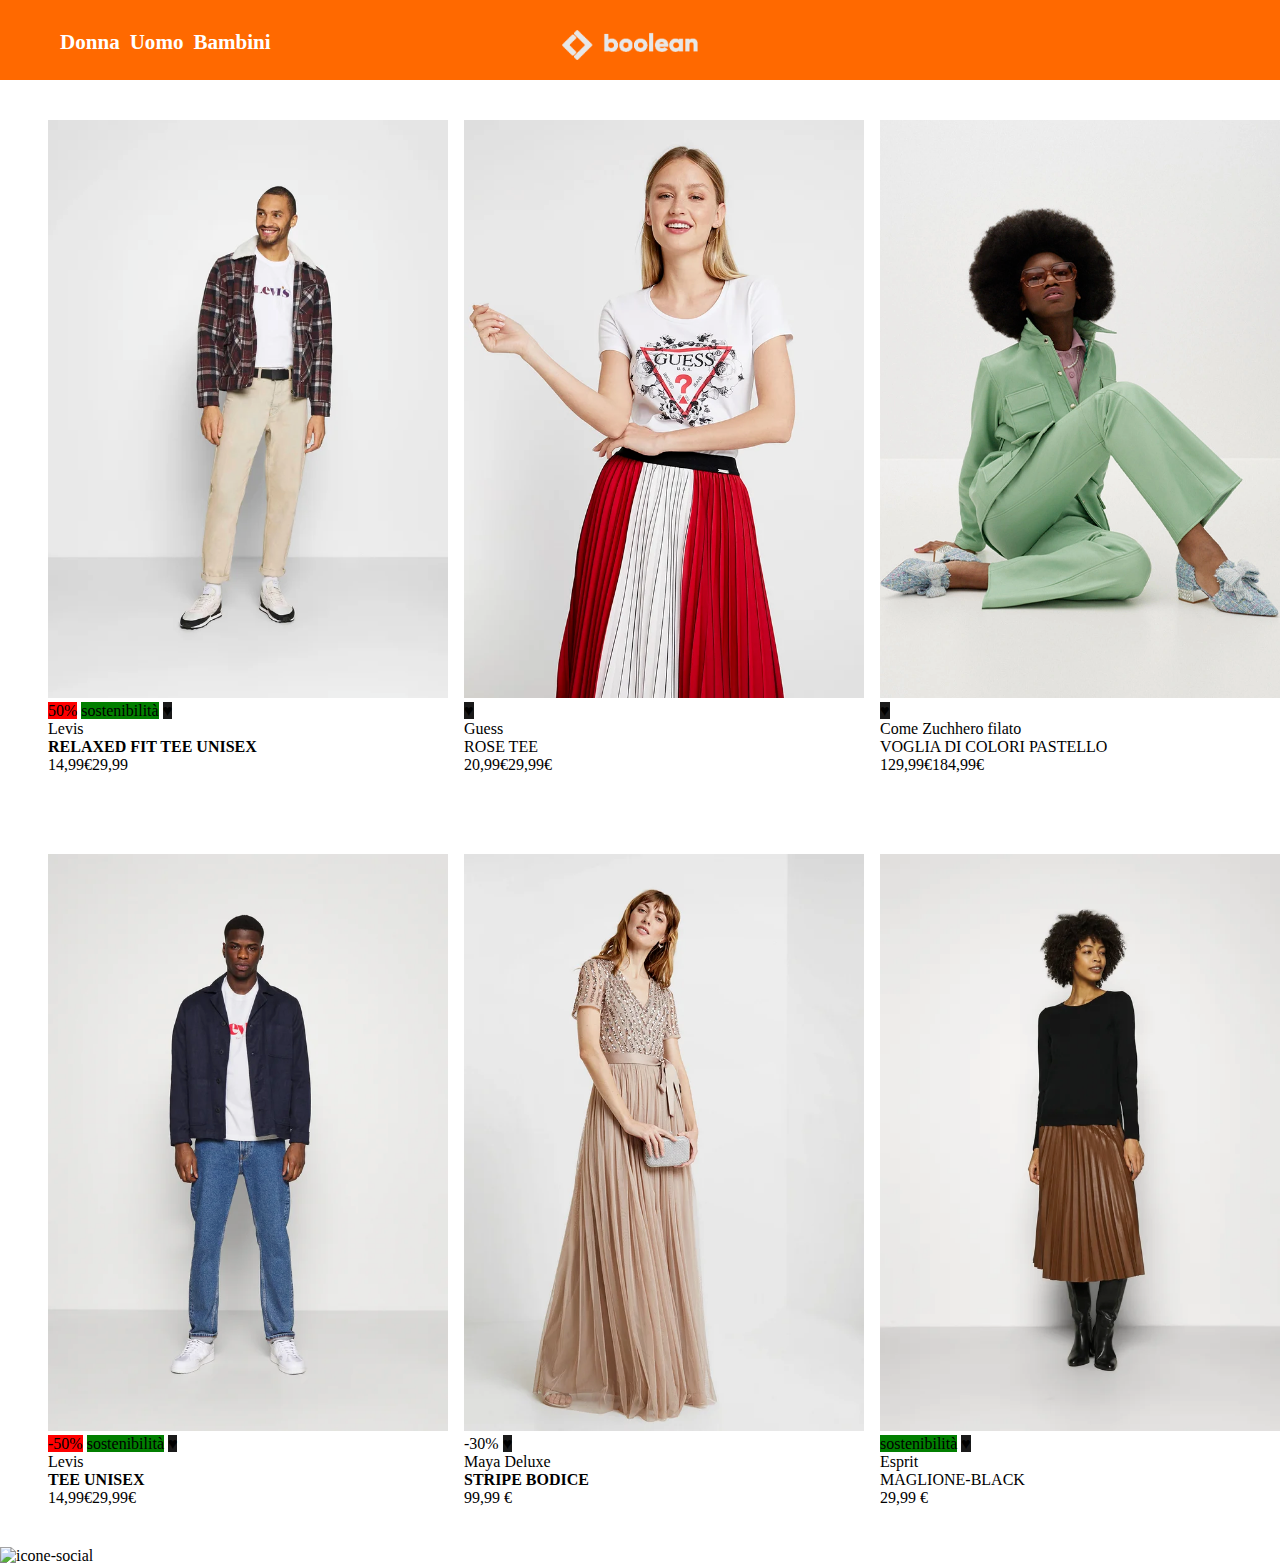
==== index.html @ 60a9f420 "fine inserimento foto" ====
<!DOCTYPE html>
<html lang="it">
<head>
    <meta charset="UTF-8">
    <meta http-equiv="X-UA-Compatible" content="IE=edge">
    <meta name="viewport" content="width=device-width, initial-scale=1.0">
    <title>BOOLANDO</title>
    <link rel="stylesheet" href="css/style.css">
</head>
<body>
    <header>
        <section>
            <div class="nav-bar container flex">
                <div class="genere flex ">
                    <h3 class="spazio-genere color-white">Donna</h3>
                    <h3 class="spazio-genere color-white"> Uomo</h3>
                    <h3 class="spazio-genere color-white">Bambini</h3>
                </div>
    
                <div >
                    <img class="logo" src="img/boolean-logo.png" alt="logo-boolean">
                </div>
            
            </div>
    
    
        </section>
    </header>

    <main>
        <section>
            <div class="container flex">
                <div class="colona ">
                       <img class="img" src="img/1b.png" alt="tee unisex">
                       <span class="sconto color-rosso">50%</span>
                       <span class="eco color-verde">sostenibilità</span>
                       <span class="cuore color-nero">&hearts;</span>
    
                    
                    <div class="dettagli-prezzo">
                        <div>Levis</div>
                        <div> <strong>RELAXED FIT TEE UNISEX</strong></div>
                        <div>14,99<span>&euro;</span>29,99</div>
                    </div>
                </div>
                
                
                <div class="colona">
                    
                        <img class="img" src="img/2.png" alt=" roses tee">
                        <span class="sconto"></span>
                        <span class="eco"></span>
                        <span class="cuore color-nero">&hearts;</span>
    
                    <div class="dettagli-prezzo">
                        <div>Guess</div>
                        <div>ROSE TEE</div>
                        <div>20,99<span>&euro;</span>29,99<span>&euro;</span></div>
                    </div>
                </div>
    
                <div class="colona">
                
                        <img class="img" src="img/3.png" alt="colori pastello">
                        <span class="sconto "></span>
                        <span class="eco"></span>
                        <span class="cuore color-nero">&hearts;</span>
    
                    <div class="dettagli-prezzo">
                        <div>Come Zuchhero filato</div>
                        <div>VOGLIA DI COLORI PASTELLO</div>
                        <div>129,99<span>&euro;</span>184,99<span>&euro;</span></div>
                    </div>
                </div>

            </div>
            
        </section>

        <section>
            <div class="container flex">
                <div class="colona ">
                       <img class="img" src="img/4b.png" alt="tee unisex">
                       <span class="sconto color-rosso">-50%</span>
                       <span class="eco color-verde">sostenibilità</span>
                       <span class="cuore color-nero">&hearts;</span>
    
                    
                    <div class="dettagli-prezzo">
                        <div>Levis</div>
                        <div> <strong>TEE UNISEX</strong></div>
                        <div>14,99<span>&euro;</span>29,99<span>&euro;</span></div>
                    </div>
                </div>
                
                
                <div class="colona">
                    
                        <img class="img" src="img/5b.png" alt=" roses tee">
                        <span class="sconto">-30%</span>
                        <span class="cuore color-nero">&hearts;</span>
    
                    <div class="dettagli-prezzo">
                        <div>Maya Deluxe</div>
                        <div><strong>STRIPE BODICE</strong></div>
                        <div>99,99 <span>&euro;</span></div>
                    </div>
                </div>
    
                <div class="colona">
                        <img class="img" src="img/6b.png" alt="colori pastello">
                        <span class="eco color-verde">sostenibilità</span>
                        <span class="cuore color-nero">&hearts;</span>
                    <div class="dettagli-prezzo">
                        <div>Esprit</div>
                        <div>MAGLIONE-BLACK</div>
                        <div>29,99 <span>&euro;</span></div>
                    </div>
                </div>

            </div>


    </main>

    <footer>
        <div>
            <div class="sottotitolo-testo">
                <div class="sottotitolo"></div>
                <div class="testo">
                    <p></p>
                </div>
            </div>
            <div class="testo"></div>
            <div>
                <img src="" alt="icone-social">
            </div>
        </div>

    </footer>
    
</body>
</html>
---- css/style.css ----
*{
    margin: 0;
    padding: 0;
    box-sizing: border-box;
}
.container{
    max-width: 1200px;
    margin: 0 auto;
}

header{
    height: 80px;
    background-color:#ff6900 ;
    
}
.flex{
    display: flex;
    flex-direction: row;
}
.position-relative{
    position: relative;
}
.color-rosso{
    background-color:#ff0000 ;
}
.color-verde{
    background-color: #017f00;
}
.color-nero{
    background-color: #1a1a1a;
}
.color-white{
    color: white;
}
main > section{
    padding: 2rem 0;
}

.logo{
    width: 20%;
    margin-top: 30px; 
   
}

.genere{
    width: 30%;
    margin-top:30px ;
    margin-left: 20px;
    font-size: 18px;
    
}
.nav-bar{
    justify-content: space-between;
}
.spazio-genere{
    margin-right: 10px;
}
img{
    width: 400px;
    display: inline-block;
    
    
}
div.colona{
    position: relative;
    width: (calc(100% / 3) - 400px);
    padding: .5rem;
} 
div
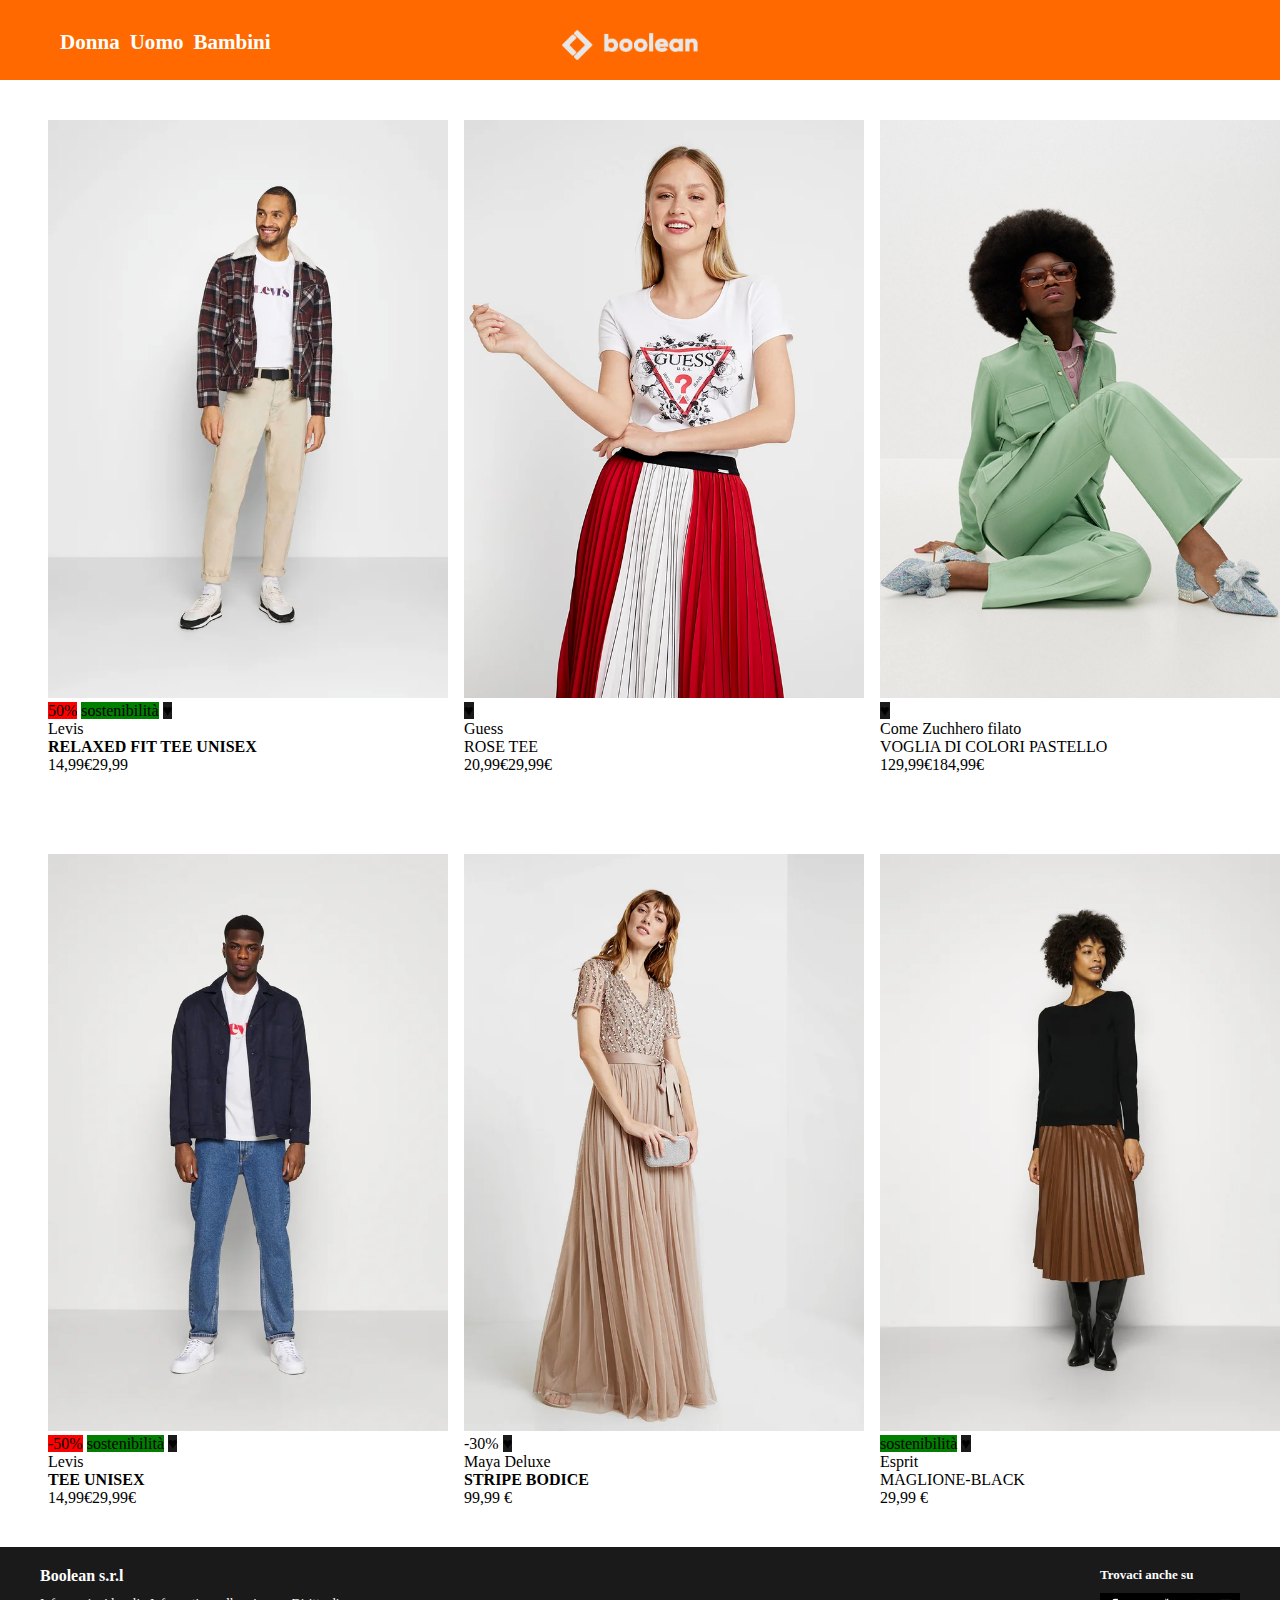
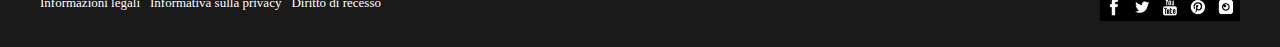
==== commit 0dcc99ac: "footer modificato e finito" ====
--- a/index.html
+++ b/index.html
@@ -12,9 +12,9 @@
         <section>
             <div class="nav-bar container flex">
                 <div class="genere flex ">
-                    <h3 class="spazio-genere color-white">Donna</h3>
-                    <h3 class="spazio-genere color-white"> Uomo</h3>
-                    <h3 class="spazio-genere color-white">Bambini</h3>
+                    <h3 class="margin-text color-white">Donna</h3>
+                    <h3 class="margin-text color-white"> Uomo</h3>
+                    <h3 class="margin-text color-white">Bambini</h3>
                 </div>
     
                 <div >
@@ -123,19 +123,27 @@
 
     </main>
 
-    <footer>
-        <div>
-            <div class="sottotitolo-testo">
-                <div class="sottotitolo"></div>
-                <div class="testo">
-                    <p></p>
+    <footer class="color-nero">
+        
+            <div class="sottotitolo-testo container flex">
+                <div class="sottotitolo color-white">
+                    <p ><strong>Boolean s.r.l</strong></p>
+            
+                    <ul class="testo flex margin-top">
+                        <li class="margin-text font">Informazioni legali</li>
+                        <li class="margin-text font">Informativa sulla privacy</li>
+                        <li class="margin-text font">Diritto di recesso</li>
+                    </ul>
+                </div>
+                <div>
+                    <div class="testo color-white">
+                        <p class="font"><strong> Trovaci anche su</strong></p>
+                    </div>
+                    <div>
+                        <img class="icone-social margin-top" src="img/social-media.png" alt="icone-social">
+                    </div>
                 </div>
             </div>
-            <div class="testo"></div>
-            <div>
-                <img src="" alt="icone-social">
-            </div>
-        </div>
 
     </footer>
     
--- a/css/style.css
+++ b/css/style.css
@@ -35,6 +35,9 @@
 main > section{
     padding: 2rem 0;
 }
+footer{
+    height: 100px;
+}
 
 .logo{
     width: 20%;
@@ -52,7 +55,7 @@
 .nav-bar{
     justify-content: space-between;
 }
-.spazio-genere{
+.margin-text{
     margin-right: 10px;
 }
 img{
@@ -66,4 +69,29 @@
     width: (calc(100% / 3) - 400px);
     padding: .5rem;
 } 
-div+
+
+
+
+
+.font{
+    font-size: 13px;
+}
+.margin-top{
+    margin-top: 10px;
+}
+
+ul{
+    list-style-type: none;
+}
+.sottotitolo-testo{
+    justify-content: space-between;
+   padding-top: 20px;
+}
+
+.icone-social{
+    width: 140px;
+}
+
+
+
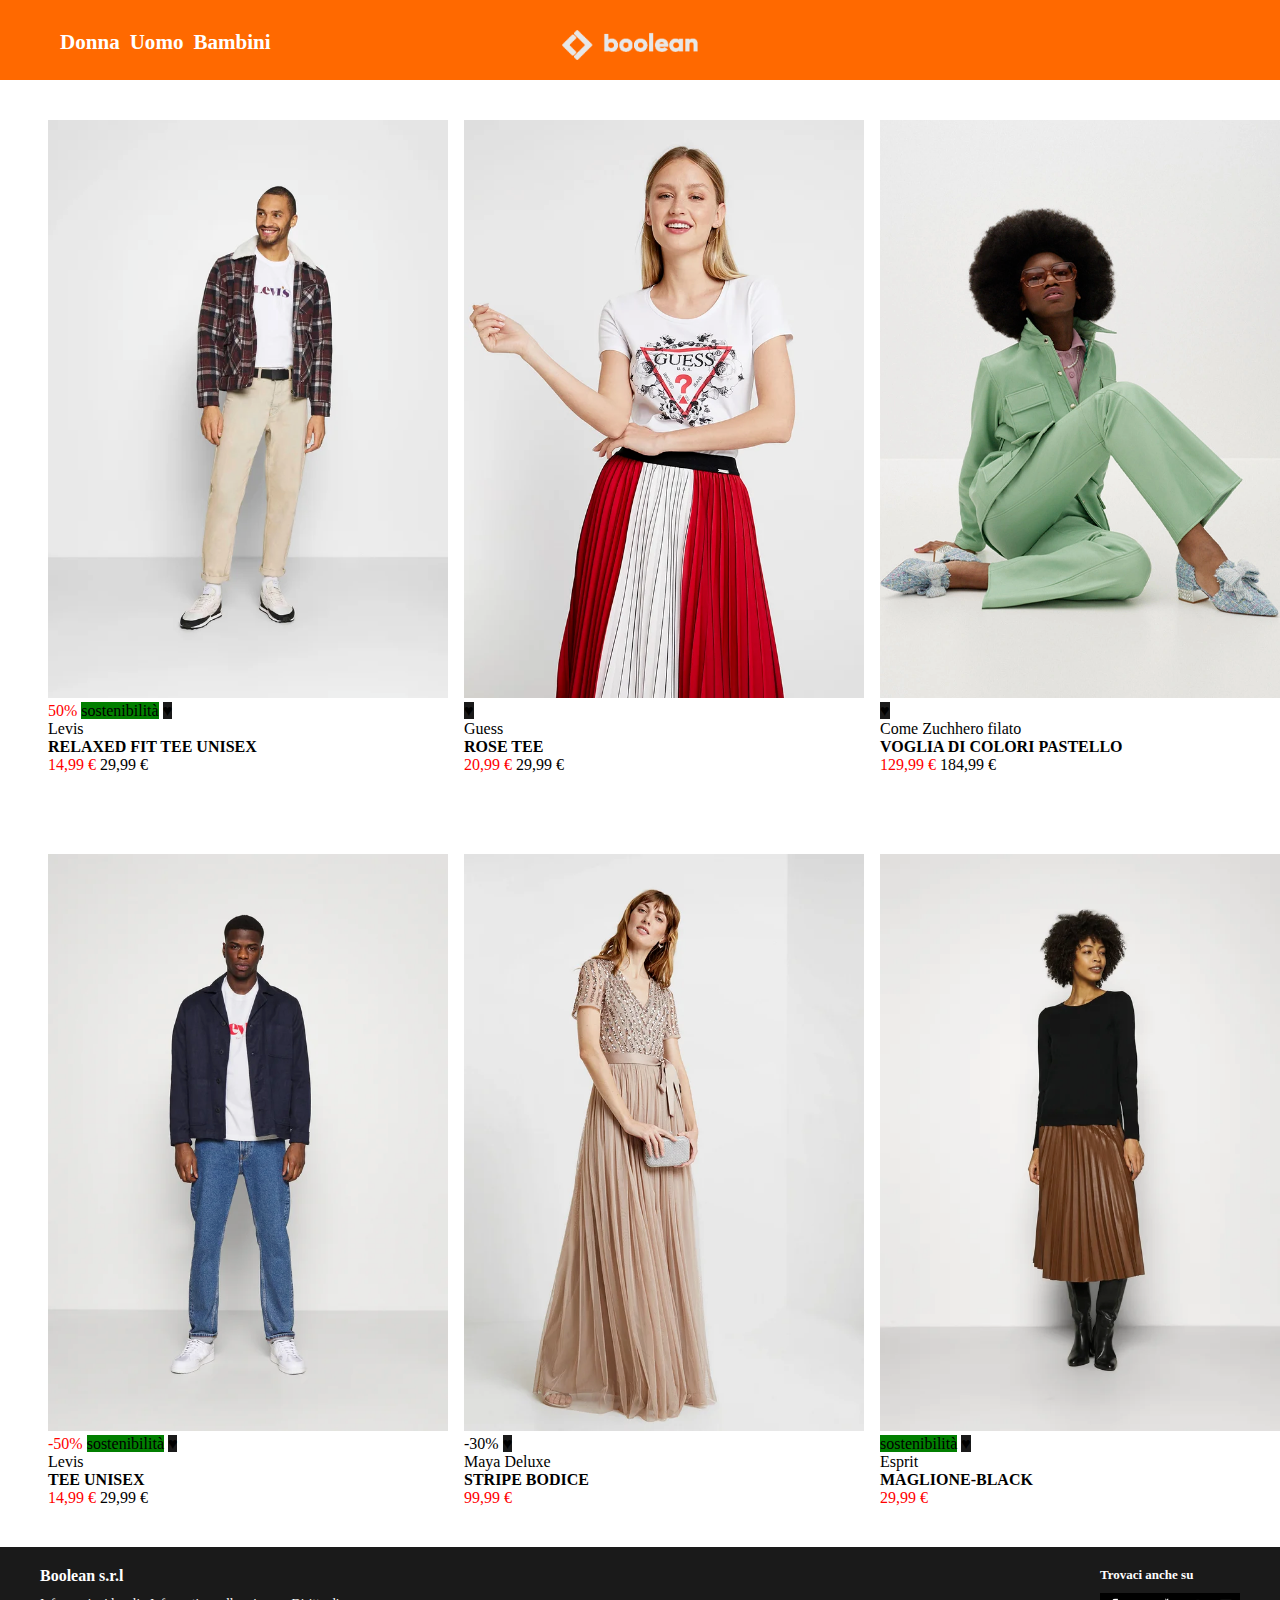
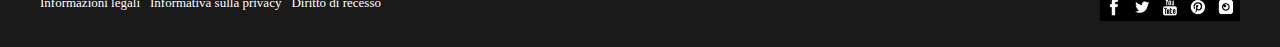
==== commit 5b21ae30: "modificazioni font e colori" ====
--- a/index.html
+++ b/index.html
@@ -40,7 +40,8 @@
                     <div class="dettagli-prezzo">
                         <div>Levis</div>
                         <div> <strong>RELAXED FIT TEE UNISEX</strong></div>
-                        <div>14,99<span>&euro;</span>29,99</div>
+                        <span class="color-rosso">14,99<span> &euro;</span></span>
+                        <span> 29,99</span><span> &euro;</span>
                     </div>
                 </div>
                 
@@ -54,8 +55,9 @@
     
                     <div class="dettagli-prezzo">
                         <div>Guess</div>
-                        <div>ROSE TEE</div>
-                        <div>20,99<span>&euro;</span>29,99<span>&euro;</span></div>
+                        <div><strong>ROSE TEE</strong></div>
+                        <span class="color-rosso">20,99<span> &euro;</span></span>
+                        <span> 29,99</span><span> &euro;</span>
                     </div>
                 </div>
     
@@ -68,9 +70,9 @@
     
                     <div class="dettagli-prezzo">
                         <div>Come Zuchhero filato</div>
-                        <div>VOGLIA DI COLORI PASTELLO</div>
-                        <div>129,99<span>&euro;</span>184,99<span>&euro;</span></div>
-                    </div>
+                        <div><strong>VOGLIA DI COLORI PASTELLO</strong></div>
+                        <span class="color-rosso">129,99<span> &euro;</span></span>
+                        <span> 184,99</span><span> &euro;</span>                    </div>
                 </div>
 
             </div>
@@ -89,8 +91,8 @@
                     <div class="dettagli-prezzo">
                         <div>Levis</div>
                         <div> <strong>TEE UNISEX</strong></div>
-                        <div>14,99<span>&euro;</span>29,99<span>&euro;</span></div>
-                    </div>
+                        <span class="color-rosso">14,99<span> &euro;</span></span>
+                        <span> 29,99</span><span> &euro;</span>                    </div>
                 </div>
                 
                 
@@ -103,7 +105,7 @@
                     <div class="dettagli-prezzo">
                         <div>Maya Deluxe</div>
                         <div><strong>STRIPE BODICE</strong></div>
-                        <div>99,99 <span>&euro;</span></div>
+                        <div class="color-rosso">99,99 <span>&euro;</span></div>
                     </div>
                 </div>
     
@@ -113,8 +115,8 @@
                         <span class="cuore color-nero">&hearts;</span>
                     <div class="dettagli-prezzo">
                         <div>Esprit</div>
-                        <div>MAGLIONE-BLACK</div>
-                        <div>29,99 <span>&euro;</span></div>
+                        <div><strong>MAGLIONE-BLACK</strong></div>
+                        <div class="color-rosso">29,99 <span>&euro;</span></div>
                     </div>
                 </div>
 
--- a/css/style.css
+++ b/css/style.css
@@ -20,8 +20,11 @@
 .position-relative{
     position: relative;
 }
+.bg-rosso{
+    background-color:#ff0000 ;
+}
 .color-rosso{
-    background-color:#ff0000 ;
+    color: #ff0000;
 }
 .color-verde{
     background-color: #017f00;
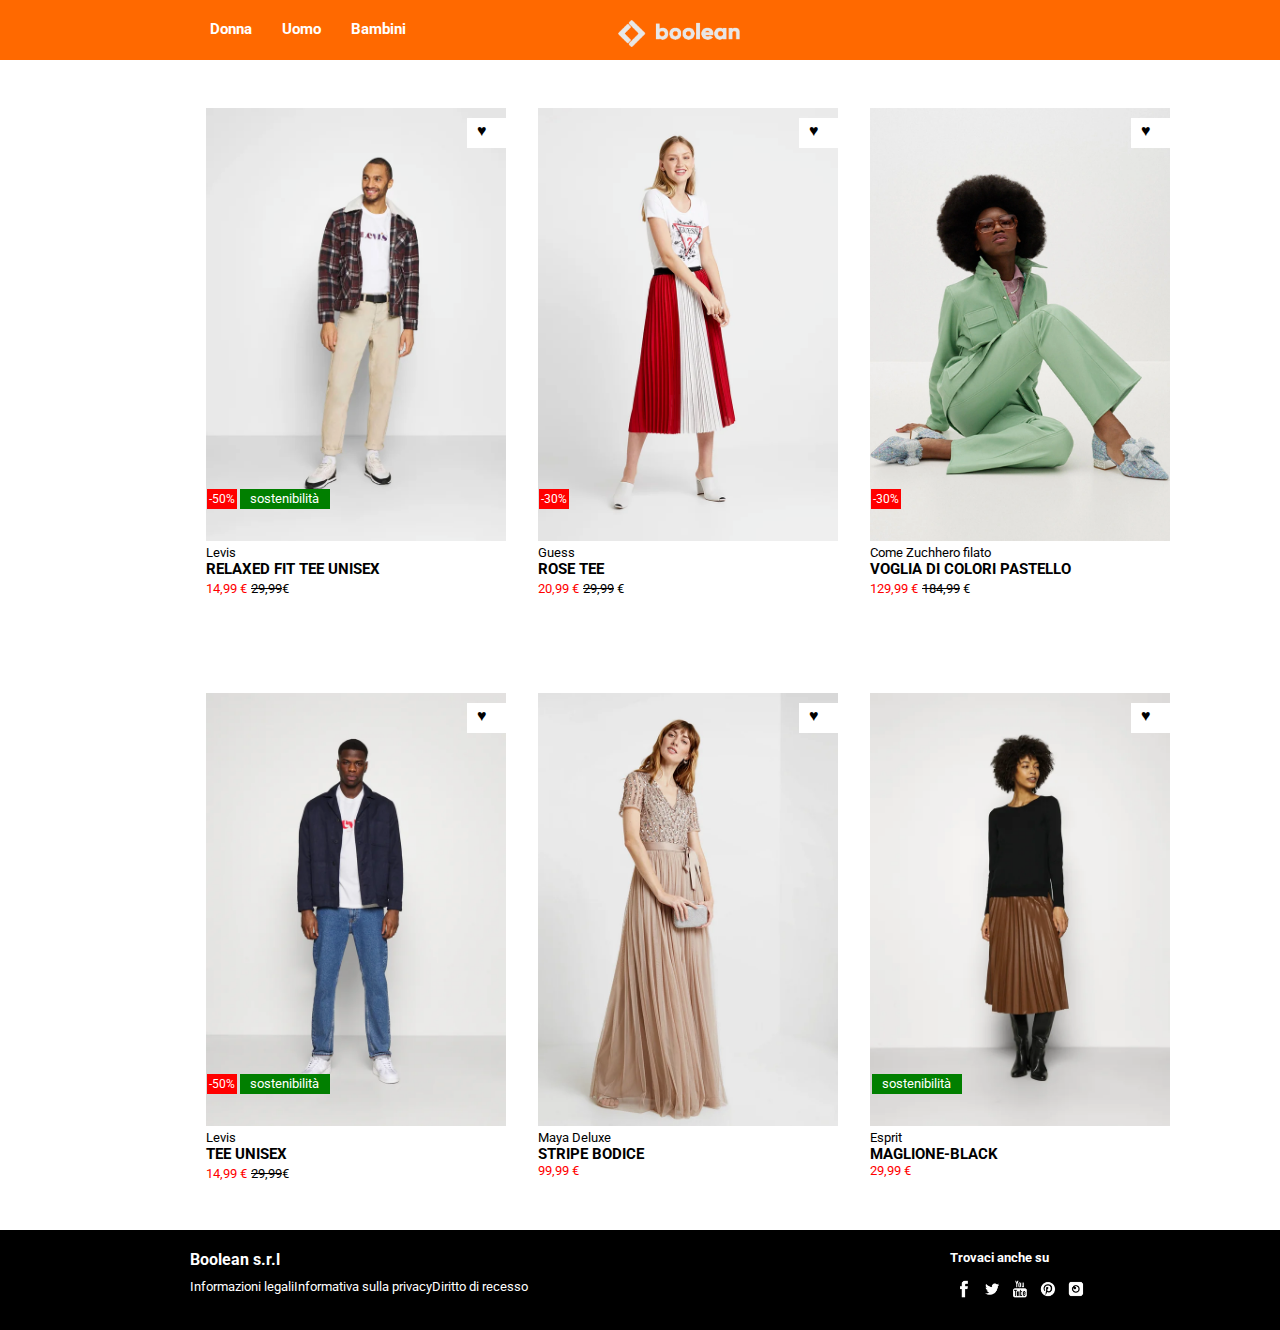
==== commit 3e354e32: "inserzioni imagini in hover" ====
--- a/index.html
+++ b/index.html
@@ -6,19 +6,22 @@
     <meta name="viewport" content="width=device-width, initial-scale=1.0">
     <title>BOOLANDO</title>
     <link rel="stylesheet" href="css/style.css">
+    
+<link rel="preconnect" href="https://fonts.gstatic.com" crossorigin>
+<link href="https://fonts.googleapis.com/css2?family=Roboto:ital,wght@0,300;0,400;0,500;1,100;1,300;1,400&display=swap" rel="stylesheet">
 </head>
 <body>
     <header>
-        <section>
+        <section >
             <div class="nav-bar container flex">
                 <div class="genere flex ">
-                    <h3 class="margin-text color-white">Donna</h3>
-                    <h3 class="margin-text color-white"> Uomo</h3>
-                    <h3 class="margin-text color-white">Bambini</h3>
+                    <h3>Donna</h3>
+                    <h3> Uomo</h3>
+                    <h3>Bambini</h3>
                 </div>
     
                 <div >
-                    <img class="logo" src="img/boolean-logo.png" alt="logo-boolean">
+                    <img class="logo " src="img/boolean-logo.png" alt="logo-boolean">
                 </div>
             
             </div>
@@ -31,48 +34,49 @@
         <section>
             <div class="container flex">
                 <div class="colona ">
-                       <img class="img" src="img/1b.png" alt="tee unisex">
-                       <span class="sconto color-rosso">50%</span>
-                       <span class="eco color-verde">sostenibilità</span>
-                       <span class="cuore color-nero">&hearts;</span>
+                       <img class="img" src="img/1b.png" alt="levis1">
+                       <img class="img2" src="img/1.png" alt="levis2">
+                       <span class="sconto bg-rosso color-white absolute"> -50% </span>
+                       <span class="text-green bg-verde color-white">sostenibilità</span>
+                       <span class="cuore bg-white">&hearts;</span>
     
                     
                     <div class="dettagli-prezzo">
-                        <div>Levis</div>
-                        <div> <strong>RELAXED FIT TEE UNISEX</strong></div>
-                        <span class="color-rosso">14,99<span> &euro;</span></span>
-                        <span> 29,99</span><span> &euro;</span>
+                        <div class="font">Levis</div>
+                        <div class="font-wear"> <strong>RELAXED FIT TEE UNISEX</strong></div>
+                        <span class="color-rosso font">14,99<span class="font"> &euro;</span></span>
+                        <span class="no-sconto font"> 29,99</span><span class="font">&euro;</span>
                     </div>
                 </div>
                 
                 
                 <div class="colona">
                     
-                        <img class="img" src="img/2.png" alt=" roses tee">
-                        <span class="sconto"></span>
-                        <span class="eco"></span>
-                        <span class="cuore color-nero">&hearts;</span>
+                        <img class="img" src="img/b.png" alt=" guess1">
+                        <img class="img2" src="img/2.png" alt="guess2">
+                        <span class="sconto bg-rosso color-white absolute"> -30% </span>
+                        <span class="cuore bg-white">&hearts;</span>
     
                     <div class="dettagli-prezzo">
-                        <div>Guess</div>
-                        <div><strong>ROSE TEE</strong></div>
-                        <span class="color-rosso">20,99<span> &euro;</span></span>
-                        <span> 29,99</span><span> &euro;</span>
+                        <div class="font">Guess</div>
+                        <div class="font-wear"><strong>ROSE TEE</strong></div>
+                        <span class="color-rosso font">20,99<span> &euro;</span></span>
+                        <span class="no-sconto font"> 29,99</span><span class="font"> &euro;</span>
                     </div>
                 </div>
     
                 <div class="colona">
                 
-                        <img class="img" src="img/3.png" alt="colori pastello">
-                        <span class="sconto "></span>
-                        <span class="eco"></span>
-                        <span class="cuore color-nero">&hearts;</span>
+                        <img class="img" src="img/3.png" alt="come zucchero filato1">
+                        <img  class="img2" src="img/3b.png" alt="come zucchero filato2">
+                        <span class="sconto bg-rosso color-white absolute"> -30% </span>
+                        <span class="cuore bg-white">&hearts;</span>
     
                     <div class="dettagli-prezzo">
-                        <div>Come Zuchhero filato</div>
-                        <div><strong>VOGLIA DI COLORI PASTELLO</strong></div>
-                        <span class="color-rosso">129,99<span> &euro;</span></span>
-                        <span> 184,99</span><span> &euro;</span>                    </div>
+                        <div class="font">Come Zuchhero filato</div>
+                        <div class="font-wear"><strong>VOGLIA DI COLORI PASTELLO</strong></div>
+                        <span class="color-rosso font">129,99<span> &euro;</span></span>
+                        <span class="no-sconto font"> 184,99</span><span class="font"> &euro;</span>                    </div>
                 </div>
 
             </div>
@@ -82,53 +86,55 @@
         <section>
             <div class="container flex">
                 <div class="colona ">
-                       <img class="img" src="img/4b.png" alt="tee unisex">
-                       <span class="sconto color-rosso">-50%</span>
-                       <span class="eco color-verde">sostenibilità</span>
-                       <span class="cuore color-nero">&hearts;</span>
+                       <img class="img" src="img/4b.png" alt="levis1">
+                       <img  class="img2" src="img/4.png" alt="levis2">
+                       <span class="sconto bg-rosso color-white absolute"> -50% </span>
+                       <span class="text-green bg-verde absolute color-white">sostenibilità</span>
+                       <span class="cuore bg-white">&hearts;</span>
     
                     
                     <div class="dettagli-prezzo">
-                        <div>Levis</div>
-                        <div> <strong>TEE UNISEX</strong></div>
-                        <span class="color-rosso">14,99<span> &euro;</span></span>
-                        <span> 29,99</span><span> &euro;</span>                    </div>
+                        <div class="font">Levis</div>
+                        <div class="font-wear"> <strong>TEE UNISEX</strong></div>
+                        <span class="color-rosso font">14,99<span> &euro;</span></span>
+                        <span class="no-sconto font"> 29,99</span><span class="font">&euro;</span>                    </div>
                 </div>
                 
                 
                 <div class="colona">
                     
-                        <img class="img" src="img/5b.png" alt=" roses tee">
-                        <span class="sconto">-30%</span>
-                        <span class="cuore color-nero">&hearts;</span>
+                        <img class="img" src="img/5b.png" alt="maya deluxe1">
+                        <img  class="img2" src="img/5.png" alt="maya deluxe2 ">
+                        <span class="cuore bg-white">&hearts;</span>
     
                     <div class="dettagli-prezzo">
-                        <div>Maya Deluxe</div>
-                        <div><strong>STRIPE BODICE</strong></div>
-                        <div class="color-rosso">99,99 <span>&euro;</span></div>
+                        <div class="font">Maya Deluxe</div>
+                        <div class="font-wear"><strong>STRIPE BODICE</strong></div>
+                        <div class="color-rosso font">99,99 <span>&euro;</span></div>
                     </div>
                 </div>
     
                 <div class="colona">
-                        <img class="img" src="img/6b.png" alt="colori pastello">
-                        <span class="eco color-verde">sostenibilità</span>
-                        <span class="cuore color-nero">&hearts;</span>
+                        <img class="img" src="img/6b.png" alt="esprit2">
+                        <img class="img2" src="img/6.png" alt=" esprit2">
+                        <span class="margin-padding bg-verde absolute color-white">sostenibilità</span>
+                        <span class="cuore bg-white">&hearts;</span>
                     <div class="dettagli-prezzo">
-                        <div>Esprit</div>
-                        <div><strong>MAGLIONE-BLACK</strong></div>
-                        <div class="color-rosso">29,99 <span>&euro;</span></div>
+                        <div class="font">Esprit</div>
+                        <div class="font-wear"><strong>MAGLIONE-BLACK</strong></div>
+                        <div class="color-rosso font">29,99 <span>&euro;</span></div>
                     </div>
                 </div>
 
             </div>
-
+        </section>
 
     </main>
 
-    <footer class="color-nero">
-        
-            <div class="sottotitolo-testo container flex">
-                <div class="sottotitolo color-white">
+    <footer class="bg-nero">
+        <section class="container ">
+            <div class="sottotitolo-testo flex">
+                <div class="sottotitolo color-white ">
                     <p ><strong>Boolean s.r.l</strong></p>
             
                     <ul class="testo flex margin-top">
@@ -146,7 +152,8 @@
                     </div>
                 </div>
             </div>
-
+        </section>
+        
     </footer>
     
 </body>
--- a/css/style.css
+++ b/css/style.css
@@ -3,90 +3,165 @@
     padding: 0;
     box-sizing: border-box;
 }
+
+body{
+    font-family: 'Roboto', sans-serif;
+}
+
 .container{
-    max-width: 1200px;
+    max-width: 900px;
     margin: 0 auto;
 }
 
+
 header{
-    height: 80px;
-    background-color:#ff6900 ;
-    
+    background-color:#ff6900 ; 
+    height: 60px;
+    width: 100%;
 }
+
+div.nav-bar{
+    justify-content: space-between; 
+}
+
+div h3{
+    color: white;
+    display: block;
+    width: 40%;
+    margin-top:20px ;
+    margin-right: 10px;
+    margin-left: 20px;
+    font-size: 15px;
+}
+
+
 .flex{
     display: flex;
     flex-direction: row;
 }
-.position-relative{
-    position: relative;
-}
+
 .bg-rosso{
     background-color:#ff0000 ;
+    width: 30px;
 }
+
 .color-rosso{
     color: #ff0000;
+    
 }
-.color-verde{
+
+.bg-verde{
     background-color: #017f00;
+    width: 90px;
 }
-.color-nero{
-    background-color: #1a1a1a;
+
+.bg-nero{
+    background-color: black ;
 }
+
 .color-white{
     color: white;
 }
+
+.bg-white{
+    background-color: white;
+}
+
 main > section{
     padding: 2rem 0;
 }
-footer{
-    height: 100px;
+
+.logo{
+    width: 18%;
+    margin-top: 20px;
+    margin-left: 30%;
 }
 
-.logo{
-    width: 20%;
-    margin-top: 30px; 
-   
+img{
+    width: 300px;   
 }
 
-.genere{
-    width: 30%;
-    margin-top:30px ;
-    margin-left: 20px;
-    font-size: 18px;
-    
+.img2{
+    display: none;
 }
-.nav-bar{
-    justify-content: space-between;
+
+.colona:hover .img2{
+    display: block;
 }
-.margin-text{
-    margin-right: 10px;
-}
-img{
-    width: 400px;
-    display: inline-block;
-    
-    
-}
+
 div.colona{
     position: relative;
-    width: (calc(100% / 3) - 400px);
-    padding: .5rem;
+    width: (calc(100% / 3) - 300px);
+    padding: 1rem ;
 } 
 
+div.colona span.sconto{
+    font-size: 12px;
+    height: 20px;
+    padding: 3px 0 0 2px;
+}
 
+.absolute{
+    position: absolute;
+    bottom: 20%;
+    left: 5%;
+}
 
+div.colona span.eco{
+    left: 15%;
+    height: 20px;
+    font-size: 15px;
+}
 
+.text-green{
+    position: absolute;
+    bottom: 20%;
+    left: 50px;
+    height: 20px;
+    font-size: 13px;
+    padding: 2px 0 0 10px ; 
+}
+
+.margin-padding{
+    left: 18px;
+    padding: 2px 0 0 10px ; 
+    font-size: 13px;
+height: 20px;
+}
+
+div span.cuore{
+    position: absolute;
+    top: 5%;
+    right: 0;
+    width: 55px;
+    height: 30px;
+    padding: 3px 0 0 10px;
+}
+
+.no-sconto{
+    text-decoration:line-through;
+}
 
 .font{
     font-size: 13px;
 }
+
+.font-wear{
+    font-size: 15px;
+}
+
 .margin-top{
     margin-top: 10px;
+}
+
+footer{
+    height: 100px; 
 }
 
 ul{
     list-style-type: none;
 }
+
 .sottotitolo-testo{
     justify-content: space-between;
    padding-top: 20px;
@@ -98,3 +173,4 @@
 
 
 
+
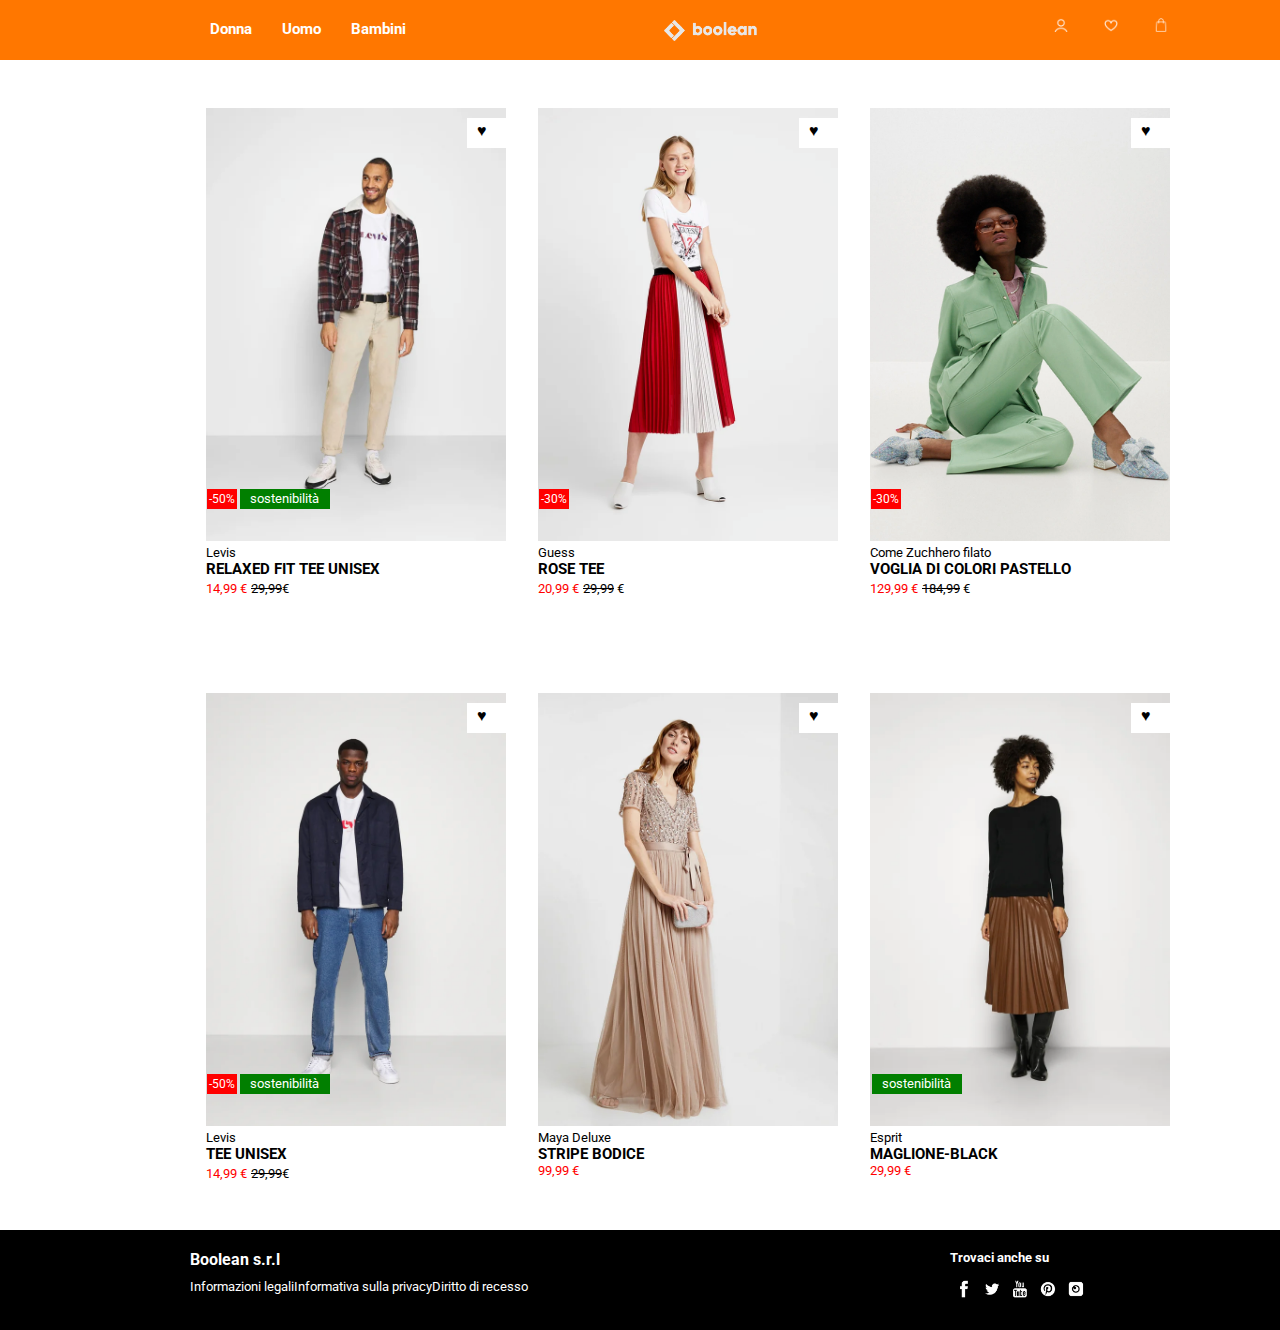
==== commit 1118e58a: "inserzioni iconi profilo, mi piace e shopping" ====
--- a/index.html
+++ b/index.html
@@ -22,6 +22,11 @@
     
                 <div >
                     <img class="logo " src="img/boolean-logo.png" alt="logo-boolean">
+                </div>
+                <div class=" icons flex">
+                    <img  class="icon-shopping"src="img/icons8-profilo.png" alt="icon-profilo">
+                    <img  class="icon-shopping"src="img/icons8-cuori-32.png" alt="icon-mi-piace">
+                    <img class="icon-shopping" src="img/icons8-paper-bag-64 (2).png" alt="icone shopping">
                 </div>
             
             </div>
--- a/css/style.css
+++ b/css/style.css
@@ -15,13 +15,31 @@
 
 
 header{
-    background-color:#ff6900 ; 
+    background-color:#FF7700 ; 
     height: 60px;
     width: 100%;
 }
 
 div.nav-bar{
     justify-content: space-between; 
+    width: 80%;
+}
+
+.logo{
+    width: 15%;
+    margin-top: 20px;
+    margin-left: 40%;
+}
+
+div.icons{
+    width: 6%;
+    
+   
+}
+div img.icon-shopping{
+    width: 50px;
+    padding: 18px;
+    
 }
 
 div h3{
@@ -69,12 +87,6 @@
 
 main > section{
     padding: 2rem 0;
-}
-
-.logo{
-    width: 18%;
-    margin-top: 20px;
-    margin-left: 30%;
 }
 
 img{
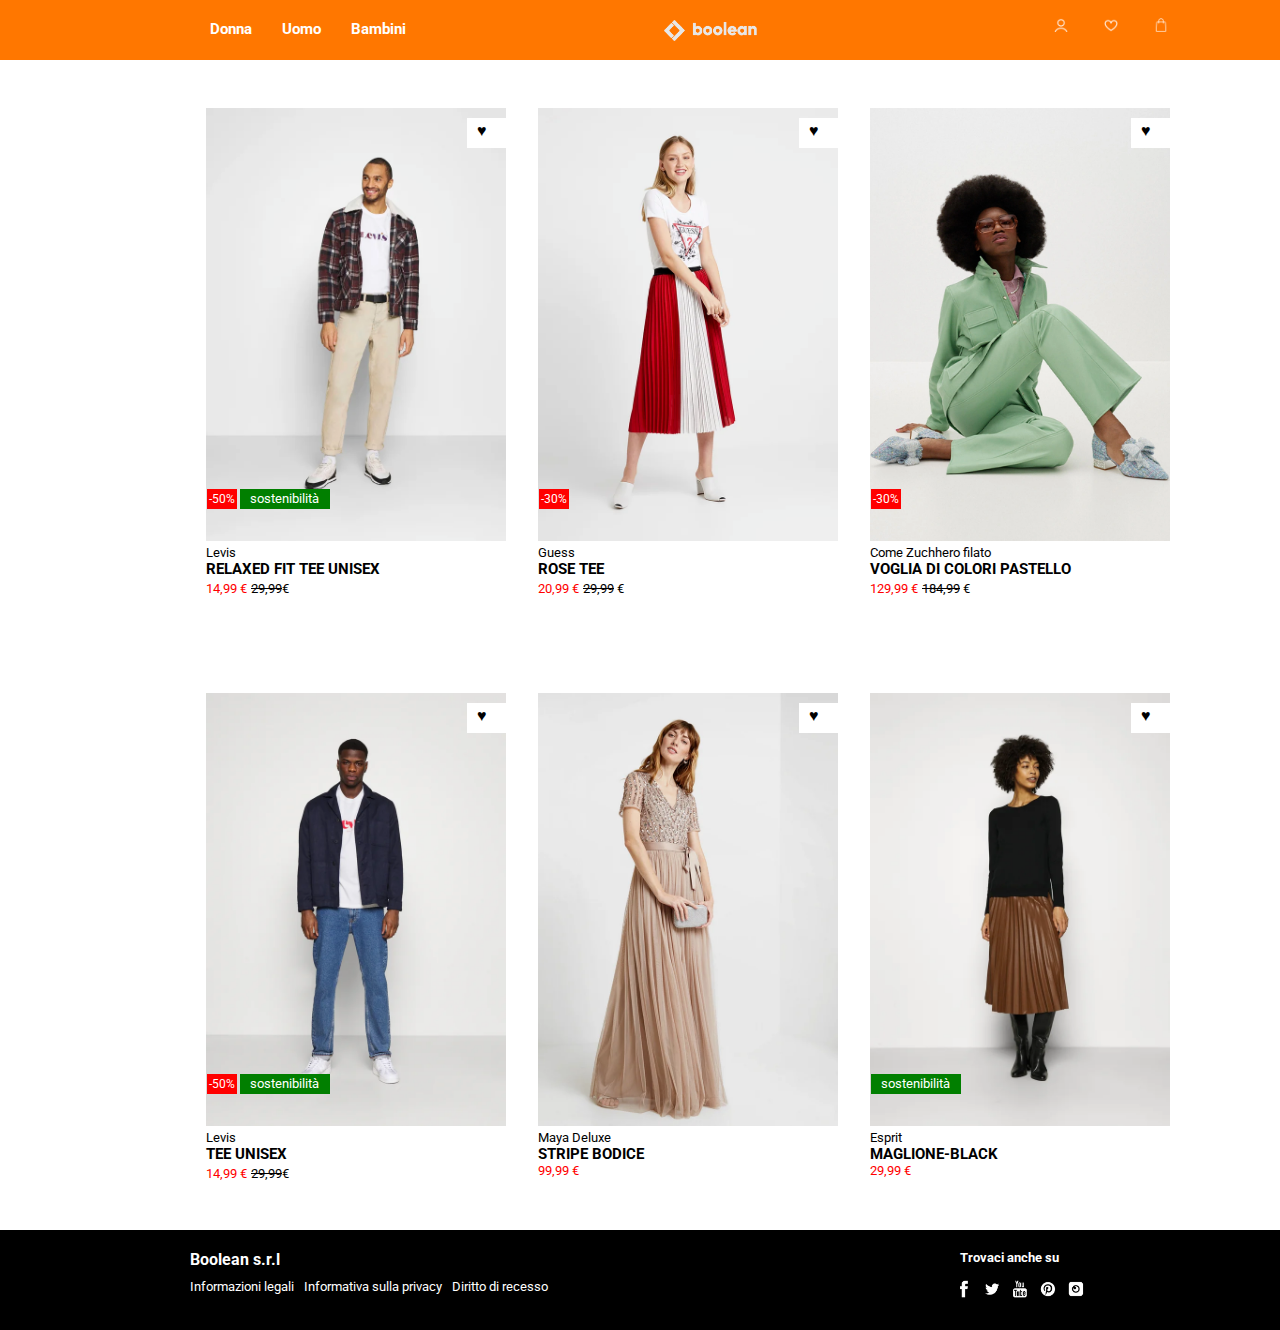
==== commit bf8c2598: "correzioni margini info legali ed invito sui social" ====
--- a/index.html
+++ b/index.html
@@ -150,7 +150,7 @@
                 </div>
                 <div>
                     <div class="testo color-white">
-                        <p class="font"><strong> Trovaci anche su</strong></p>
+                        <p class="font invito"><strong> Trovaci anche su</strong></p>
                     </div>
                     <div>
                         <img class="icone-social margin-top" src="img/social-media.png" alt="icone-social">
--- a/css/style.css
+++ b/css/style.css
@@ -135,7 +135,7 @@
 }
 
 .margin-padding{
-    left: 18px;
+    left: 17px;
     padding: 2px 0 0 10px ; 
     font-size: 13px;
 height: 20px;
@@ -182,6 +182,12 @@
 .icone-social{
     width: 140px;
 }
+div p.invito{
+    margin-left: 10px;
+}
+ul li.margin-text{
+    margin-right: 10px;
+}
 
 
 
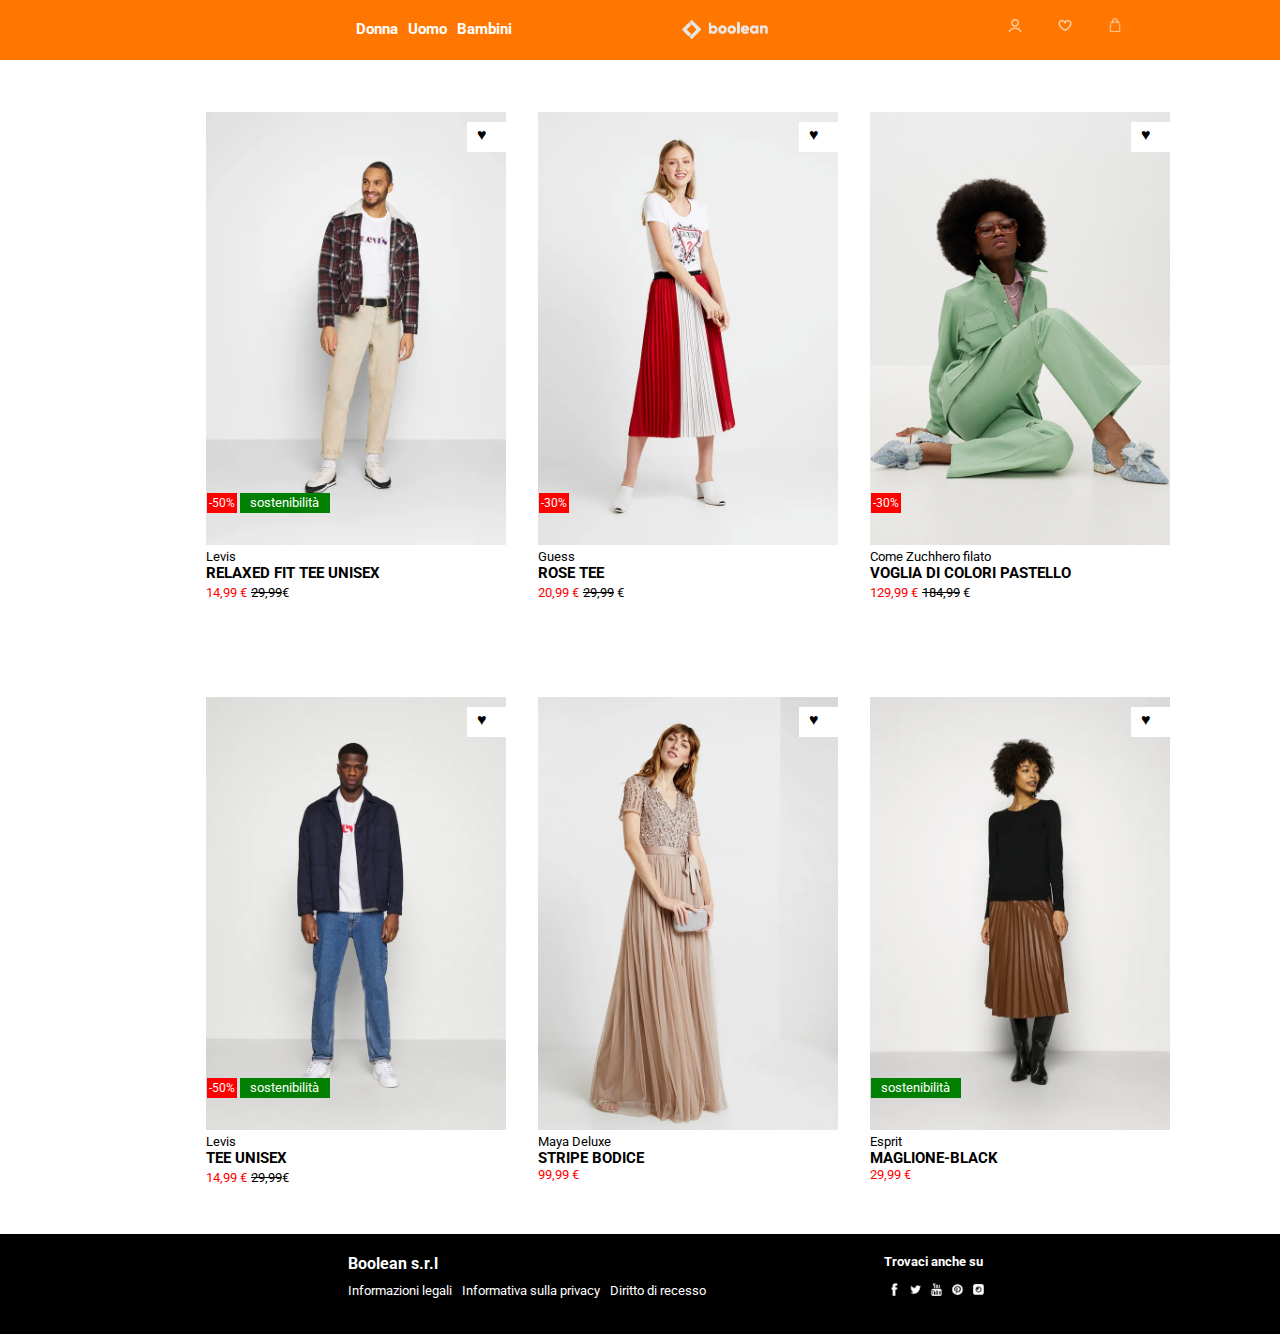
==== commit fcb75481: "inserzione dell'header fisso e modificazioni dei margini footer" ====
--- a/index.html
+++ b/index.html
@@ -12,8 +12,8 @@
 </head>
 <body>
     <header>
-        <section >
-            <div class="nav-bar container flex">
+        <section>
+            <div class="nav-bar fixed flex">
                 <div class="genere flex ">
                     <h3>Donna</h3>
                     <h3> Uomo</h3>
@@ -137,7 +137,7 @@
     </main>
 
     <footer class="bg-nero">
-        <section class="container ">
+        <section >
             <div class="sottotitolo-testo flex">
                 <div class="sottotitolo color-white ">
                     <p ><strong>Boolean s.r.l</strong></p>
@@ -148,9 +148,9 @@
                         <li class="margin-text font">Diritto di recesso</li>
                     </ul>
                 </div>
-                <div>
+                <div >
                     <div class="testo color-white">
-                        <p class="font invito"><strong> Trovaci anche su</strong></p>
+                        <p class="font "><strong> Trovaci anche su</strong></p>
                     </div>
                     <div>
                         <img class="icone-social margin-top" src="img/social-media.png" alt="icone-social">
--- a/css/style.css
+++ b/css/style.css
@@ -7,34 +7,41 @@
 body{
     font-family: 'Roboto', sans-serif;
 }
+header{
+    padding-bottom: 4rem;
+}
 
 .container{
     max-width: 900px;
     margin: 0 auto;
 }
 
-
-header{
+div.nav-bar{
     background-color:#FF7700 ; 
+    justify-content: space-between; 
+    width: 100%;
     height: 60px;
-    width: 100%;
-}
-
-div.nav-bar{
-    justify-content: space-between; 
-    width: 80%;
+    
+   
 }
 
 .logo{
-    width: 15%;
+    width: 20%;
     margin-top: 20px;
     margin-left: 40%;
+   
 }
 
 div.icons{
-    width: 6%;
-    
-   
+    width: 40%;
+    height: 50px;
+    padding-left: 4%;
+      
+}
+
+.genere{
+    width: 40%;
+    padding-left: 27%;
 }
 div img.icon-shopping{
     width: 50px;
@@ -45,11 +52,16 @@
 div h3{
     color: white;
     display: block;
-    width: 40%;
     margin-top:20px ;
-    margin-right: 10px;
-    margin-left: 20px;
     font-size: 15px;
+    margin-left: 10px;
+}
+.fixed{
+    position: fixed;
+    top: 0;
+    right: 0;
+    left: 0;
+    z-index: 1;
 }
 
 
@@ -90,11 +102,13 @@
 }
 
 img{
-    width: 300px;   
+    width: 300px;  
+   
 }
 
 .img2{
     display: none;
+  
 }
 
 .colona:hover .img2{
@@ -177,18 +191,22 @@
 .sottotitolo-testo{
     justify-content: space-between;
    padding-top: 20px;
+   width: 80%;
+   
+}
+.sottotitolo{
+    padding-left: 34%;
 }
 
 .icone-social{
     width: 140px;
-}
-div p.invito{
-    margin-left: 10px;
-}
+    padding-right: 35px;
+    
+}
+
 ul li.margin-text{
     margin-right: 10px;
 }
 
 
 
-
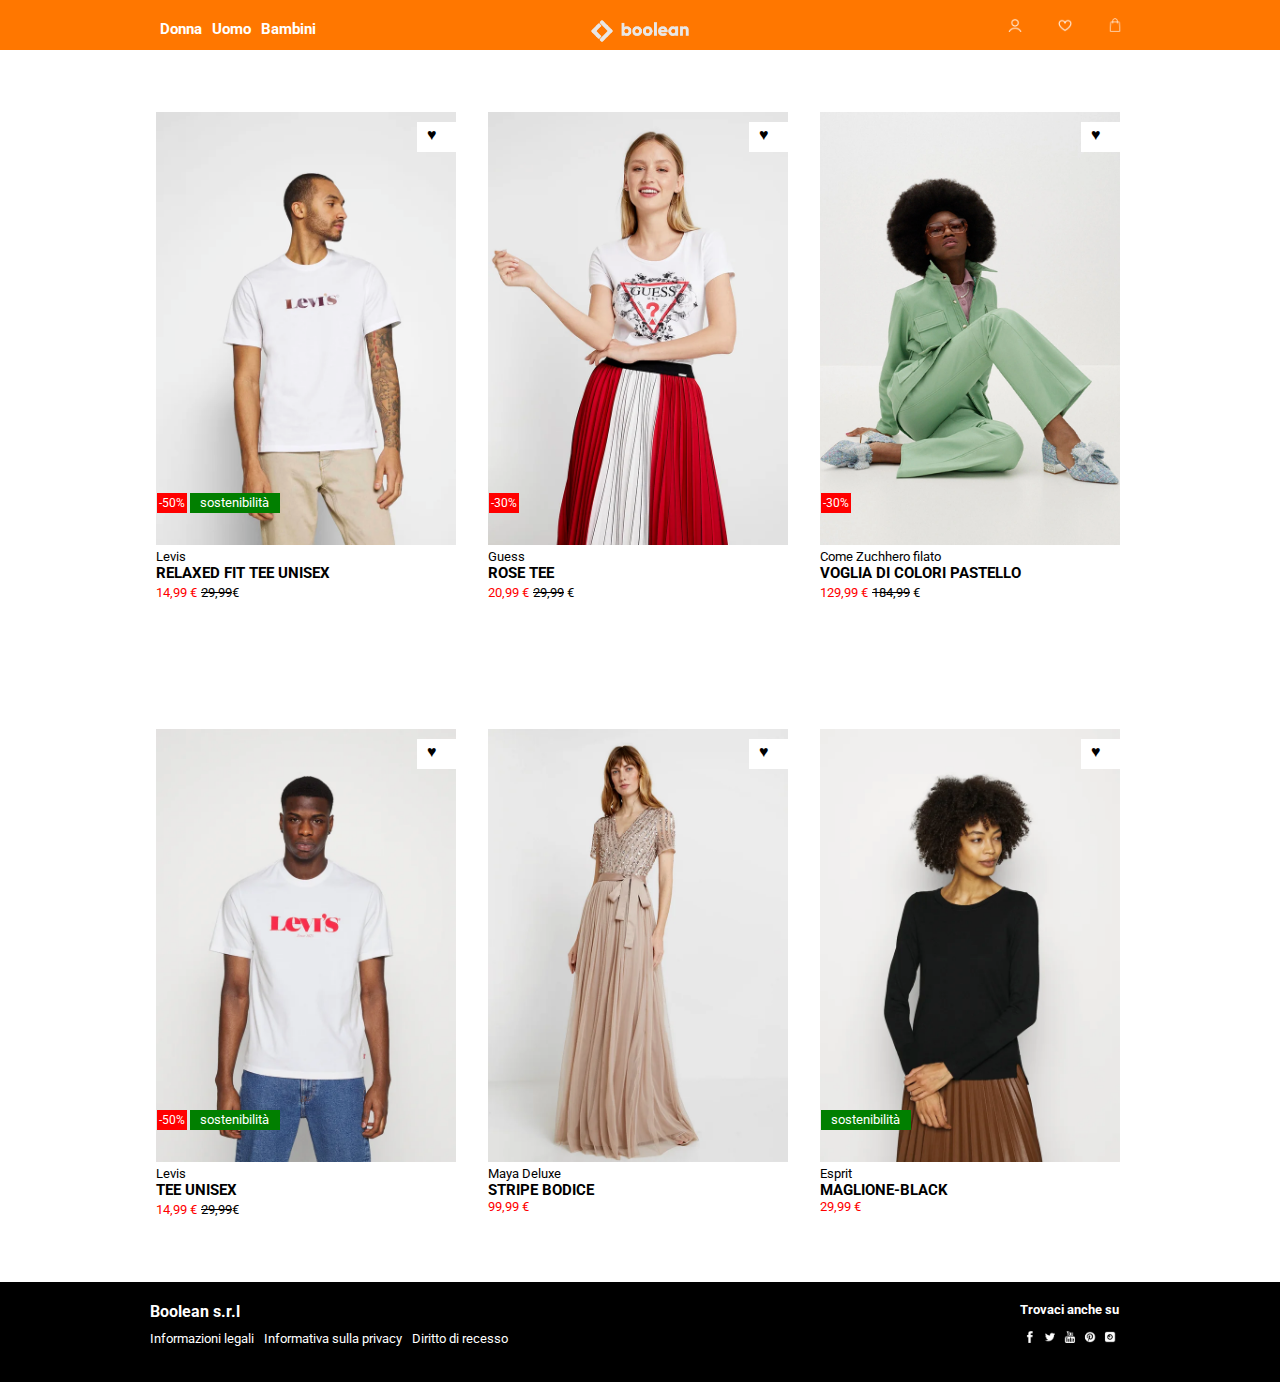
==== commit fe2f06fe: "ridimenzionamento header e footer e cambio imagini in hover" ====
--- a/index.html
+++ b/index.html
@@ -11,10 +11,10 @@
 <link href="https://fonts.googleapis.com/css2?family=Roboto:ital,wght@0,300;0,400;0,500;1,100;1,300;1,400&display=swap" rel="stylesheet">
 </head>
 <body>
-    <header>
-        <section>
-            <div class="nav-bar fixed flex">
-                <div class="genere flex ">
+    <header class="fixed">
+        <section >
+            <div class="nav-bar container flex">
+                <div class="genere margin-left flex ">
                     <h3>Donna</h3>
                     <h3> Uomo</h3>
                     <h3>Bambini</h3>
@@ -26,12 +26,10 @@
                 <div class=" icons flex">
                     <img  class="icon-shopping"src="img/icons8-profilo.png" alt="icon-profilo">
                     <img  class="icon-shopping"src="img/icons8-cuori-32.png" alt="icon-mi-piace">
-                    <img class="icon-shopping" src="img/icons8-paper-bag-64 (2).png" alt="icone shopping">
+                    <img  class="icon-shopping" src="img/icons8-paper-bag-64 (2).png" alt="icon-shopping">
                 </div>
-            
             </div>
-    
-    
+
         </section>
     </header>
 
@@ -39,14 +37,14 @@
         <section>
             <div class="container flex">
                 <div class="colona ">
-                       <img class="img" src="img/1b.png" alt="levis1">
-                       <img class="img2" src="img/1.png" alt="levis2">
+                       <img class="img" src="img/1.png" alt="levis1">
+                       <img class="img2" src="img/1b.png" alt="levis2">
                        <span class="sconto bg-rosso color-white absolute"> -50% </span>
                        <span class="text-green bg-verde color-white">sostenibilità</span>
                        <span class="cuore bg-white">&hearts;</span>
     
                     
-                    <div class="dettagli-prezzo">
+                    <div>
                         <div class="font">Levis</div>
                         <div class="font-wear"> <strong>RELAXED FIT TEE UNISEX</strong></div>
                         <span class="color-rosso font">14,99<span class="font"> &euro;</span></span>
@@ -57,12 +55,12 @@
                 
                 <div class="colona">
                     
-                        <img class="img" src="img/b.png" alt=" guess1">
-                        <img class="img2" src="img/2.png" alt="guess2">
+                        <img class="img" src="img/2.png" alt=" guess1">
+                        <img class="img2" src="img/b.png" alt="guess2">
                         <span class="sconto bg-rosso color-white absolute"> -30% </span>
                         <span class="cuore bg-white">&hearts;</span>
     
-                    <div class="dettagli-prezzo">
+                    <div >
                         <div class="font">Guess</div>
                         <div class="font-wear"><strong>ROSE TEE</strong></div>
                         <span class="color-rosso font">20,99<span> &euro;</span></span>
@@ -77,11 +75,12 @@
                         <span class="sconto bg-rosso color-white absolute"> -30% </span>
                         <span class="cuore bg-white">&hearts;</span>
     
-                    <div class="dettagli-prezzo">
+                    <div>
                         <div class="font">Come Zuchhero filato</div>
                         <div class="font-wear"><strong>VOGLIA DI COLORI PASTELLO</strong></div>
                         <span class="color-rosso font">129,99<span> &euro;</span></span>
-                        <span class="no-sconto font"> 184,99</span><span class="font"> &euro;</span>                    </div>
+                        <span class="no-sconto font"> 184,99</span><span class="font"> &euro;</span>
+                    </div>
                 </div>
 
             </div>
@@ -91,28 +90,29 @@
         <section>
             <div class="container flex">
                 <div class="colona ">
-                       <img class="img" src="img/4b.png" alt="levis1">
-                       <img  class="img2" src="img/4.png" alt="levis2">
+                       <img class="img" src="img/4.png" alt="levis1">
+                       <img  class="img2" src="img/4b.png" alt="levis2">
                        <span class="sconto bg-rosso color-white absolute"> -50% </span>
                        <span class="text-green bg-verde absolute color-white">sostenibilità</span>
                        <span class="cuore bg-white">&hearts;</span>
     
                     
-                    <div class="dettagli-prezzo">
+                    <div>
                         <div class="font">Levis</div>
                         <div class="font-wear"> <strong>TEE UNISEX</strong></div>
                         <span class="color-rosso font">14,99<span> &euro;</span></span>
-                        <span class="no-sconto font"> 29,99</span><span class="font">&euro;</span>                    </div>
+                        <span class="no-sconto font"> 29,99</span><span class="font">&euro;</span>
+                    </div>
                 </div>
                 
                 
                 <div class="colona">
                     
-                        <img class="img" src="img/5b.png" alt="maya deluxe1">
-                        <img  class="img2" src="img/5.png" alt="maya deluxe2 ">
+                        <img class="img" src="img/5.png" alt="maya deluxe1">
+                        <img  class="img2" src="img/5b.png" alt="maya deluxe2 ">
                         <span class="cuore bg-white">&hearts;</span>
     
-                    <div class="dettagli-prezzo">
+                    <div>
                         <div class="font">Maya Deluxe</div>
                         <div class="font-wear"><strong>STRIPE BODICE</strong></div>
                         <div class="color-rosso font">99,99 <span>&euro;</span></div>
@@ -120,11 +120,12 @@
                 </div>
     
                 <div class="colona">
-                        <img class="img" src="img/6b.png" alt="esprit2">
-                        <img class="img2" src="img/6.png" alt=" esprit2">
+                        <img class="img" src="img/6.png" alt="esprit2">
+                        <img class="img2" src="img/6b.png" alt=" esprit2">
                         <span class="margin-padding bg-verde absolute color-white">sostenibilità</span>
                         <span class="cuore bg-white">&hearts;</span>
-                    <div class="dettagli-prezzo">
+
+                    <div>
                         <div class="font">Esprit</div>
                         <div class="font-wear"><strong>MAGLIONE-BLACK</strong></div>
                         <div class="color-rosso font">29,99 <span>&euro;</span></div>
@@ -138,22 +139,22 @@
 
     <footer class="bg-nero">
         <section >
-            <div class="sottotitolo-testo flex">
-                <div class="sottotitolo color-white ">
-                    <p ><strong>Boolean s.r.l</strong></p>
+            <div class="sottotitolo-testo container flex">
+                <div class="color-white">
+                    <p class="margin-left"><strong>Boolean s.r.l</strong></p>
             
                     <ul class="testo flex margin-top">
-                        <li class="margin-text font">Informazioni legali</li>
-                        <li class="margin-text font">Informativa sulla privacy</li>
-                        <li class="margin-text font">Diritto di recesso</li>
+                        <li class="margin-left font">Informazioni legali</li>
+                        <li class=" margin-left font">Informativa sulla privacy</li>
+                        <li class=" margin-left font">Diritto di recesso</li>
                     </ul>
                 </div>
-                <div >
-                    <div class="testo color-white">
-                        <p class="font "><strong> Trovaci anche su</strong></p>
+                <div class="invito-social">
+                    <div>
+                        <p class="font color-white "><strong> Trovaci anche su</strong></p>
                     </div>
                     <div>
-                        <img class="icone-social margin-top" src="img/social-media.png" alt="icone-social">
+                        <img class="icone-social margin-top " src="img/social-media.png" alt="icone-social">
                     </div>
                 </div>
             </div>
--- a/css/style.css
+++ b/css/style.css
@@ -8,45 +8,37 @@
     font-family: 'Roboto', sans-serif;
 }
 header{
-    padding-bottom: 4rem;
+    background-color:#FF7700 ;
+    width: 100%;
+ 
 }
 
 .container{
-    max-width: 900px;
+    max-width: 1000px;
     margin: 0 auto;
 }
 
 div.nav-bar{
-    background-color:#FF7700 ; 
     justify-content: space-between; 
     width: 100%;
-    height: 60px;
-    
-   
-}
+}
+
 
 .logo{
-    width: 20%;
+    width: 30%;
+    margin-left: 85%;
     margin-top: 20px;
-    margin-left: 40%;
-   
 }
 
 div.icons{
-    width: 40%;
-    height: 50px;
-    padding-left: 4%;
-      
-}
-
-.genere{
-    width: 40%;
-    padding-left: 27%;
-}
+    width: 30%;
+    margin-left: 35%;
+}
+
+
 div img.icon-shopping{
     width: 50px;
     padding: 18px;
-    
 }
 
 div h3{
@@ -56,6 +48,7 @@
     font-size: 15px;
     margin-left: 10px;
 }
+
 .fixed{
     position: fixed;
     top: 0;
@@ -64,7 +57,6 @@
     z-index: 1;
 }
 
-
 .flex{
     display: flex;
     flex-direction: row;
@@ -98,17 +90,18 @@
 }
 
 main > section{
-    padding: 2rem 0;
+    padding: 3rem 0;
+}
+main{
+    padding-top: 3rem;
 }
 
 img{
     width: 300px;  
-   
 }
 
 .img2{
     display: none;
-  
 }
 
 .colona:hover .img2{
@@ -182,6 +175,7 @@
 
 footer{
     height: 100px; 
+    max-width: 100%;
 }
 
 ul{
@@ -191,22 +185,22 @@
 .sottotitolo-testo{
     justify-content: space-between;
    padding-top: 20px;
-   width: 80%;
-   
-}
-.sottotitolo{
-    padding-left: 34%;
-}
+   width: 100%;
+}
+
+.invito-social{
+padding-right: 20px;
+ }
+
 
 .icone-social{
-    width: 140px;
-    padding-right: 35px;
-    
-}
-
-ul li.margin-text{
-    margin-right: 10px;
-}
-
-
-
+width: 100px;
+
+}
+
+.margin-left{
+    margin-left: 10px;
+}
+
+
+
